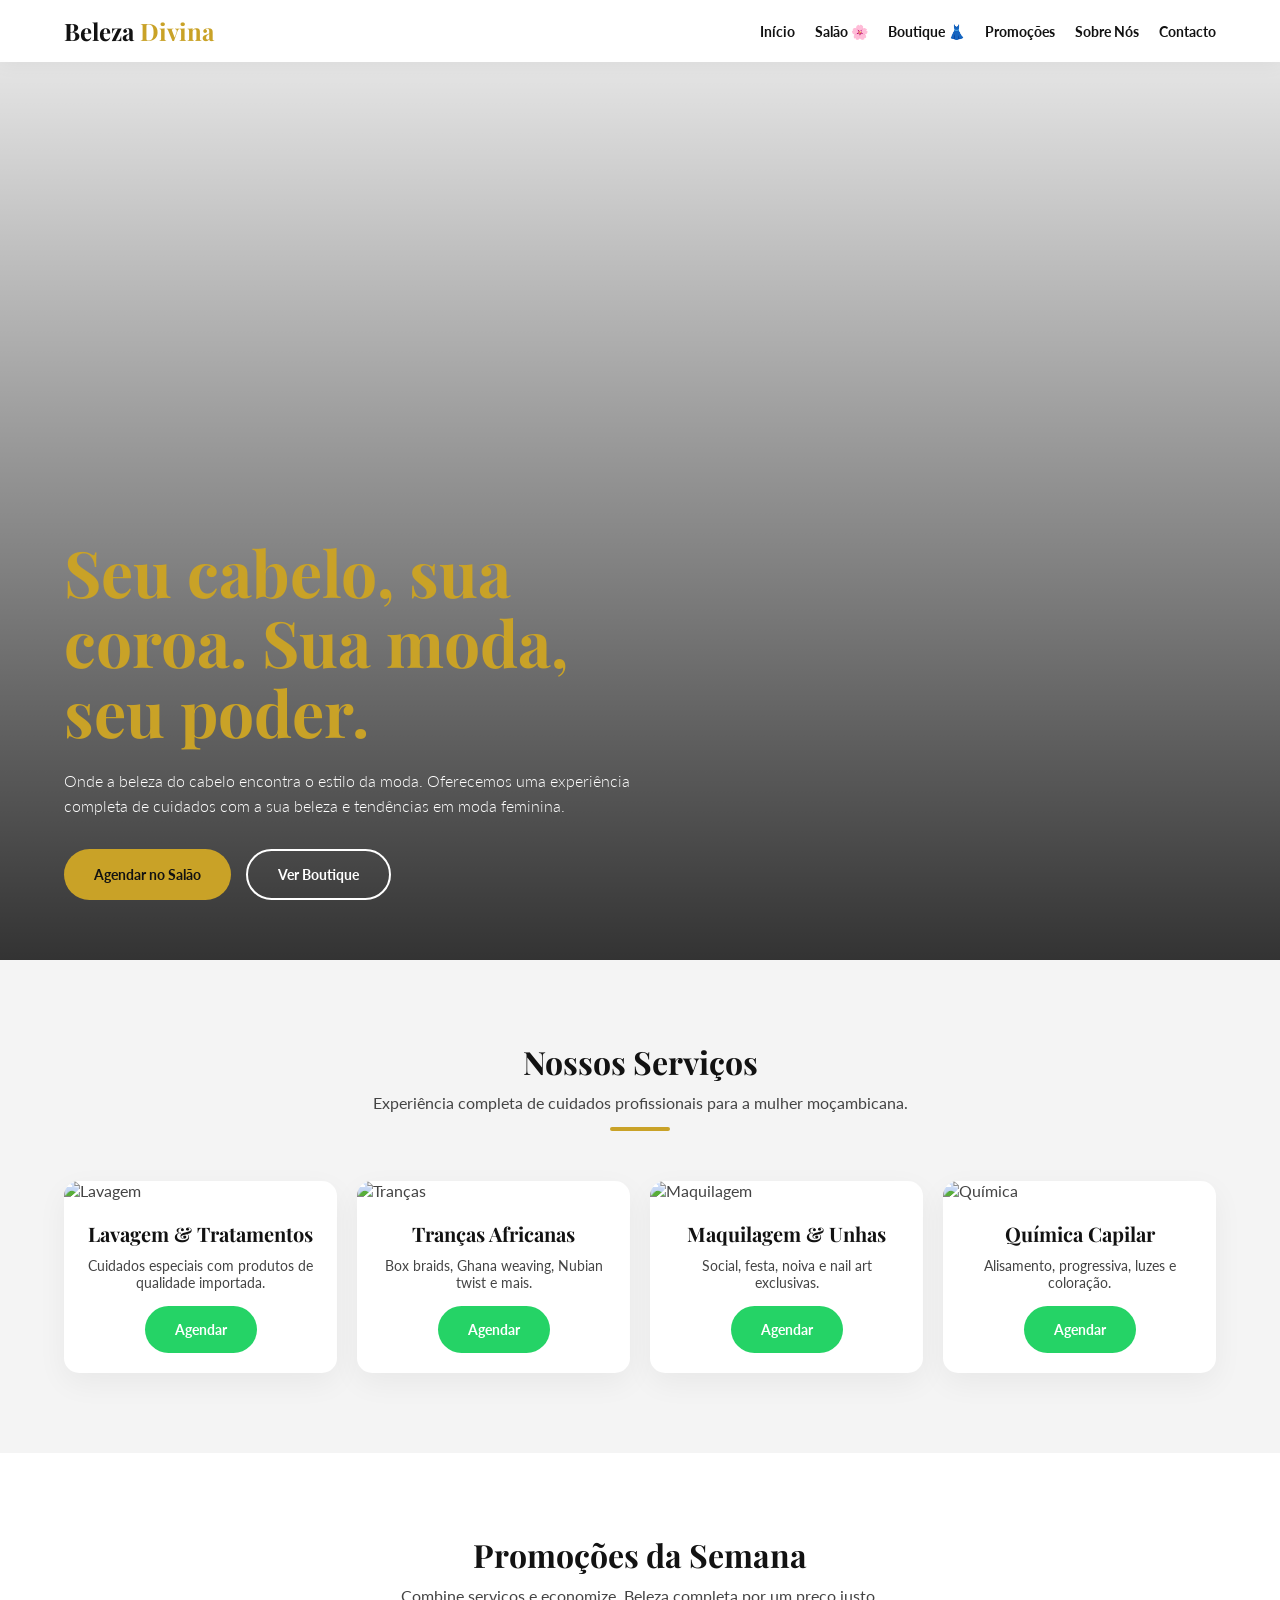
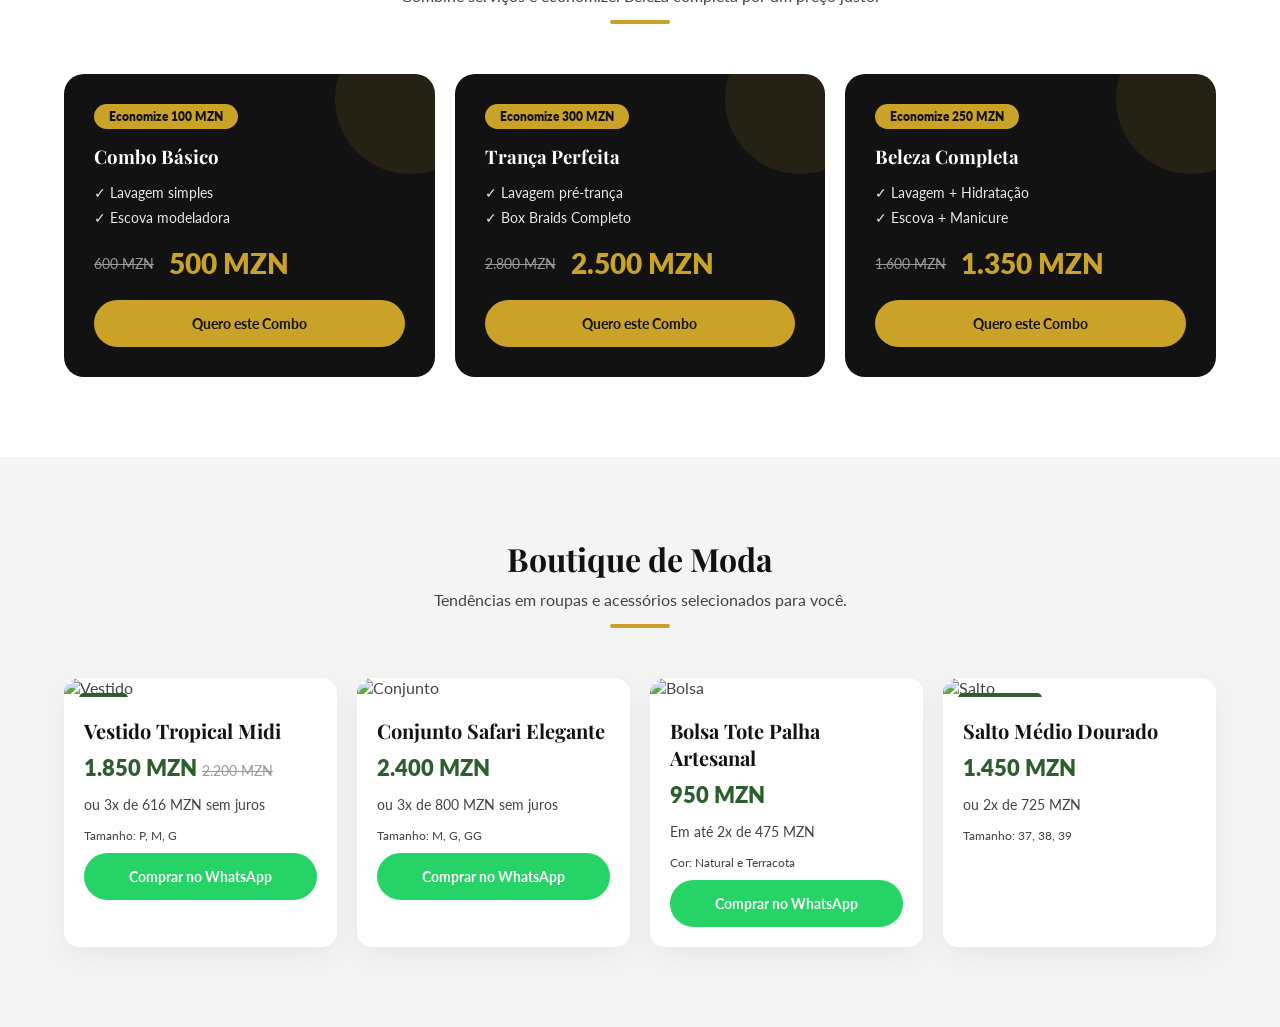
==== Index.html @ a8890e66 "Create Index.html" ====
<!DOCTYPE html>
<html lang="pt">
<head>
    <meta charset="UTF-8">
    <meta name="viewport" content="width=device-width, initial-scale=1.0">
    <title>Beleza Divina | Salão de Beleza & Boutique</title>
    <link href="https://fonts.googleapis.com/css2?family=Playfair+Display:wght@400;700&family=Lato:wght@300;400;700&display=swap" rel="stylesheet">
    <style>
        :root {
            --terracota: #D4A574;
            --dourado: #C9A227;
            --verde: #2C5F2D;
            --preto: #121212;
            --branco: #ffffff;
            --cinza: #f4f4f4;
            --texto: #444444;
        }

        * { margin: 0; padding: 0; box-sizing: border-box; scroll-behavior: smooth; }
        body { font-family: 'Lato', sans-serif; color: var(--texto); background: var(--branco); }
        
        /* --- HEADER --- */
        header {
            position: fixed; width: 100%; top: 0; z-index: 1000;
            background: rgba(255,255,255,0.95); backdrop-filter: blur(10px);
            box-shadow: 0 2px 20px rgba(0,0,0,0.05); padding: 15px 5%;
            display: flex; justify-content: space-between; align-items: center;
        }
        .logo { font-family: 'Playfair Display', serif; font-size: 24px; color: var(--preto); text-decoration: none; font-weight: 700; }
        .logo span { color: var(--dourado); }
        .nav-desktop { display: none; gap: 20px; }
        .nav-desktop a { text-decoration: none; color: var(--preto); font-size: 14px; font-weight: 700; }
        .menu-toggle { background: none; border: none; font-size: 24px; cursor: pointer; color: var(--preto); }
        
        /* Mobile Menu */
        .nav-mobile {
            display: none; position: fixed; top: 60px; left: 0; width: 100%; height: 100vh;
            background: var(--branco); flex-direction: column; padding: 30px 20px; gap: 20px;
            box-shadow: 0 10px 30px rgba(0,0,0,0.1);
        }
        .nav-mobile.aberto { display: flex; }
        .nav-mobile a { text-decoration: none; color: var(--preto); font-size: 18px; font-weight: 700; border-bottom: 1px solid #eee; padding-bottom: 15px; }

        /* --- HERO --- */
        .hero {
            height: 100vh; display: flex; align-items: flex-end; padding: 0 5% 60px;
            position: relative; margin-top: 60px;
            background: linear-gradient(to bottom, rgba(0,0,0,0.1), rgba(0,0,0,0.8)), url('https://images.unsplash.com/photo-1596159246167-27165a85a690?ixlib=rb-4.0.3&auto=format&fit=crop&w=1200&q=80') center/cover;
            color: var(--branco);
        }
        .hero-conteudo { max-width: 600px; }
        .hero h1 { font-family: 'Playfair Display', serif; font-size: 42px; line-height: 1.1; margin-bottom: 20px; color: var(--dourado); }
        .hero p { font-size: 16px; margin-bottom: 30px; font-weight: 300; line-height: 1.6; }
        .hero-botoes { display: flex; gap: 15px; flex-wrap: wrap; }
        
        /* --- BOTÕES GERAIS --- */
        .btn { padding: 15px 30px; border-radius: 50px; text-decoration: none; font-weight: 700; font-size: 14px; display: inline-flex; align-items: center; gap: 8px; transition: 0.3s; border: none; cursor: pointer; }
        .btn-dourado { background: var(--dourado); color: var(--preto); }
        .btn-dourado:hover { background: var(--terracota); color: var(--branco); }
        .btn-verde { background: var(--verde); color: var(--branco); }
        .btn-verde:hover { background: #1e4d1f; }
        .btn-transparente { background: transparent; color: var(--branco); border: 2px solid var(--branco); }
        .btn-transparente:hover { background: var(--branco); color: var(--preto); }
        .btn-wpp { background: #25d366; color: white; }
        .btn-wpp:hover { background: #1da851; }

        /* --- SEÇÕES --- */
        section { padding: 80px 5%; }
        .section-title { text-align: center; margin-bottom: 50px; }
        .section-title h2 { font-family: 'Playfair Display', serif; font-size: 32px; color: var(--preto); margin-bottom: 10px; }
        .section-title p { color: var(--texto); max-width: 600px; margin: 0 auto; }
        .linha-dourada { width: 60px; height: 4px; background: var(--dourado); margin: 15px auto 0; border-radius: 2px; }

        /* --- GRID DE CARDS --- */
        .grid-4 { display: grid; grid-template-columns: 1fr; gap: 20px; }
        .grid-3 { display: grid; grid-template-columns: 1fr; gap: 20px; }
        @media(min-width: 768px) {
            .nav-desktop { display: flex; }
            .menu-toggle { display: none; }
            .grid-4 { grid-template-columns: repeat(4, 1fr); }
            .grid-3 { grid-template-columns: repeat(3, 1fr); }
            .hero h1 { font-size: 64px; }
        }

        /* --- CARD DE SERVIÇO --- */
        .card { background: var(--branco); border-radius: 15px; overflow: hidden; box-shadow: 0 10px 30px rgba(0,0,0,0.05); transition: 0.3s; }
        .card:hover { transform: translateY(-10px); box-shadow: 0 15px 40px rgba(0,0,0,0.1); }
        .card-img { width: 100%; height: 250px; object-fit: cover; }
        .card-body { padding: 20px; text-align: center; }
        .card-body h3 { font-family: 'Playfair Display', serif; font-size: 20px; margin-bottom: 10px; color: var(--preto); }
        .card-body p { font-size: 14px; color: var(--texto); margin-bottom: 15px; }
        .preco { font-size: 22px; font-weight: 800; color: var(--verde); margin-bottom: 15px; display: block; }
        .preco-antigo { text-decoration: line-through; color: #999; font-size: 14px; font-weight: normal; }

        /* --- COMBO DESTAQUE --- */
        .combo-card { background: var(--preto); color: var(--branco); border-radius: 20px; padding: 30px; position: relative; overflow: hidden; }
        .combo-card::before { content: ''; position: absolute; top: -50px; right: -50px; width: 150px; height: 150px; background: var(--dourado); border-radius: 50%; opacity: 0.1; }
        .combo-badge { background: var(--dourado); color: var(--preto); padding: 5px 15px; border-radius: 20px; font-size: 12px; font-weight: 800; display: inline-block; margin-bottom: 15px; }
        .combo-card h3 { font-family: 'Playfair Display', serif; margin-bottom: 15px; }
        .combo-card ul { list-style: none; margin-bottom: 20px; }
        .combo-card li { margin-bottom: 8px; font-size: 14px; opacity: 0.9; }
        .combo-precos { display: flex; align-items: center; gap: 15px; margin-bottom: 20px; }

        /* --- BOUTIQUE / PRODUTO --- */
        .badge-novo { position: absolute; top: 15px; left: 15px; background: var(--verde); color: white; padding: 5px 10px; border-radius: 5px; font-size: 12px; font-weight: 700; z-index: 2; }
        .produto-img-wrap { position: relative; overflow: hidden; }
        .parcelas { font-size: 12px; color: #888; }

        /* --- DEPOIMENTOS --- */
        .depoimento { background: var(--cinza); padding: 30px; border-radius: 15px; text-align: center; }
        .estrelas { color: var(--dourado); font-size: 18px; margin-bottom: 15px; }
        .depoimento-texto { font-style: italic; margin-bottom: 15px; line-height: 1.6; }
        .depoimento-autor { font-weight: 700; color: var(--preto); font-size: 14px; }

        /* --- SOBRE NÓS --- */
        .sobre-grid { display: grid; grid-template-columns: 1fr; gap: 40px; align-items: center; }
        .sobre-img { width: 100%; border-radius: 20px; box-shadow: 0 20px 50px rgba(0,0,0,0.1); }
        @media(min-width: 768px) { .sobre-grid { grid-template-columns: 1fr 1fr; } }

        /* --- FAQ --- */
        .faq-item { border-bottom: 1px solid #ddd; padding: 20px 0; cursor: pointer; }
        .faq-pergunta { display: flex; justify-content: space-between; font-weight: 700; font-size: 16px; }
        .faq-resposta { max-height: 0; overflow: hidden; transition: 0.3s ease-in-out; color: var(--texto); line-height: 1.6; }
        .faq-resposta.aberto { max-height: 200px; margin-top: 15px; padding-bottom: 10px; }

        /* --- CONTACTO --- */
        .contacto-grid { display: grid; grid-template-columns: 1fr; gap: 40px; background: var(--cinza); padding: 40px; border-radius: 20px; }
        @media(min-width: 768px) { .contacto-grid { grid-template-columns: 1fr 1fr; } }
        .input-group { margin-bottom: 15px; }
        .input-group input, .input-group textarea { width: 100%; padding: 15px; border: 1px solid #ccc; border-radius: 10px; font-family: inherit; font-size: 14px; }
        .mapa-placeholder { width: 100%; height: 300px; background: #ddd; border-radius: 15px; display: flex; align-items: center; justify-content: center; color: #888; }

        /* --- FOOTER SIMPLES --- */
        footer { background: var(--preto); color: var(--branco); padding: 40px 5%; text-align: center; font-size: 14px; }
        footer a { color: var(--dourado); text-decoration: none; }

        /* --- WPP FLUTUANTE --- */
        .wpp-float { position: fixed; bottom: 25px; right: 25px; width: 60px; height: 60px; background: #25d366; border-radius: 50%; display: flex; align-items: center; justify-content: center; box-shadow: 0 5px 20px rgba(37, 211, 102, 0.4); z-index: 999; text-decoration: none; color: white; font-size: 30px; }
    </style>
</head>
<body>

    <!-- HEADER -->
    <header>
        <a href="#" class="logo">Beleza <span>Divina</span></a>
        <nav class="nav-desktop">
            <a href="#inicio">Início</a>
            <a href="#salao">Salão 🌸</a>
            <a href="#boutique">Boutique 👗</a>
            <a href="#combos">Promoções</a>
            <a href="#sobre">Sobre Nós</a>
            <a href="#contacto">Contacto</a>
        </nav>
        <button class="menu-toggle" onclick="toggleMenu()">☰</button>
    </header>

    <nav class="nav-mobile" id="nav-mobile">
        <a href="#inicio" onclick="toggleMenu()">Início</a>
        <a href="#salao" onclick="toggleMenu()">Salão de Beleza 🌸</a>
        <a href="#boutique" onclick="toggleMenu()">Boutique 👗</a>
        <a href="#combos" onclick="toggleMenu()">Marcações & Promoções</a>
        <a href="#sobre" onclick="toggleMenu()">Sobre Nós</a>
        <a href="#contacto" onclick="toggleMenu()">Contacto</a>
    </nav>

    <!-- HERO -->
    <section class="hero" id="inicio">
        <div class="hero-conteudo">
            <h1>Seu cabelo, sua coroa. Sua moda, seu poder.</h1>
            <p>Onde a beleza do cabelo encontra o estilo da moda. Oferecemos uma experiência completa de cuidados com a sua beleza e tendências em moda feminina.</p>
            <div class="hero-botoes">
                <a href="https://wa.me/258847640849?text=Olá! Quero agendar no salão." class="btn btn-dourado">Agendar no Salão</a>
                <a href="#boutique" class="btn btn-transparente">Ver Boutique</a>
            </div>
        </div>
    </section>

    <!-- SERVIÇOS EM DESTAQUE (SALÃO) -->
    <section id="salao" style="background: var(--cinza);">
        <div class="section-title">
            <h2>Nossos Serviços</h2>
            <p>Experiência completa de cuidados profissionais para a mulher moçambicana.</p>
            <div class="linha-dourada"></div>
        </div>
        
        <div class="grid-4">
            <!-- Card 1 -->
            <div class="card">
                <img src="https://images.unsplash.com/photo-1522337360788-8b13dee7a37e?ixlib=rb-4.0.3&auto=format&fit=crop&w=600&q=80" class="card-img" alt="Lavagem">
                <div class="card-body">
                    <h3>Lavagem & Tratamentos</h3>
                    <p>Cuidados especiais com produtos de qualidade importada.</p>
                    <a href="https://wa.me/258847640849?text=Olá! Quero marcar uma lavagem." class="btn btn-wpp">Agendar</a>
                </div>
            </div>
            <!-- Card 2 -->
            <div class="card">
                <img src="https://images.unsplash.com/photo-1595959183082-7b570b7e1e19?ixlib=rb-4.0.3&auto=format&fit=crop&w=600&q=80" class="card-img" alt="Tranças">
                <div class="card-body">
                    <h3>Tranças Africanas</h3>
                    <p>Box braids, Ghana weaving, Nubian twist e mais.</p>
                    <a href="https://wa.me/258847640849?text=Olá! Quero marcar tranças." class="btn btn-wpp">Agendar</a>
                </div>
            </div>
            <!-- Card 3 -->
            <div class="card">
                <img src="https://images.unsplash.com/photo-1487412912498-0447578fcca8?ixlib=rb-4.0.3&auto=format&fit=crop&w=600&q=80" class="card-img" alt="Maquilagem">
                <div class="card-body">
                    <h3>Maquilagem & Unhas</h3>
                    <p>Social, festa, noiva e nail art exclusivas.</p>
                    <a href="https://wa.me/258847640849?text=Olá! Quero marcar maquilagem." class="btn btn-wpp">Agendar</a>
                </div>
            </div>
            <!-- Card 4 -->
            <div class="card">
                <img src="https://images.unsplash.com/photo-1445205170230-053b83016050?ixlib=rb-4.0.3&auto=format&fit=crop&w=600&q=80" class="card-img" alt="Química">
                <div class="card-body">
                    <h3>Química Capilar</h3>
                    <p>Alisamento, progressiva, luzes e coloração.</p>
                    <a href="https://wa.me/258847640849?text=Olá! Quero informações sobre química." class="btn btn-wpp">Agendar</a>
                </div>
            </div>
        </div>
    </section>

    <!-- PROMOÇÕES E COMBOS -->
    <section id="combos">
        <div class="section-title">
            <h2>Promoções da Semana</h2>
            <p>Combine serviços e economize. Beleza completa por um preço justo.</p>
            <div class="linha-dourada"></div>
        </div>

        <div class="grid-3">
            <!-- COMBO 1 -->
            <div class="combo-card">
                <span class="combo-badge">Economize 100 MZN</span>
                <h3>Combo Básico</h3>
                <ul>
                    <li>✓ Lavagem simples</li>
                    <li>✓ Escova modeladora</li>
                </ul>
                <div class="combo-precos">
                    <span class="preco-antigo" style="color:#999; text-decoration:line-through;">600 MZN</span>
                    <span style="font-size:28px; font-weight:800; color:var(--dourado);">500 MZN</span>
                </div>
                <a href="https://wa.me/258847640849?text=Olá! Quero o Combo Básico por 500 MZN." class="btn btn-dourado" style="width:100%; justify-content:center;">Quero este Combo</a>
            </div>

            <!-- COMBO 2 -->
            <div class="combo-card">
                <span class="combo-badge">Economize 300 MZN</span>
                <h3>Trança Perfeita</h3>
                <ul>
                    <li>✓ Lavagem pré-trança</li>
                    <li>✓ Box Braids Completo</li>
                </ul>
                <div class="combo-precos">
                    <span class="preco-antigo" style="color:#999; text-decoration:line-through;">2.800 MZN</span>
                    <span style="font-size:28px; font-weight:800; color:var(--dourado);">2.500 MZN</span>
                </div>
                <a href="https://wa.me/258847640849?text=Olá! Quero o Combo Trança Perfeita." class="btn btn-dourado" style="width:100%; justify-content:center;">Quero este Combo</a>
            </div>

            <!-- COMBO 3 -->
            <div class="combo-card">
                <span class="combo-badge">Economize 250 MZN</span>
                <h3>Beleza Completa</h3>
                <ul>
                    <li>✓ Lavagem + Hidratação</li>
                    <li>✓ Escova + Manicure</li>
                </ul>
                <div class="combo-precos">
                    <span class="preco-antigo" style="color:#999; text-decoration:line-through;">1.600 MZN</span>
                    <span style="font-size:28px; font-weight:800; color:var(--dourado);">1.350 MZN</span>
                </div>
                <a href="https://wa.me/258847640849?text=Olá! Quero o Combo Beleza Completa." class="btn btn-dourado" style="width:100%; justify-content:center;">Quero este Combo</a>
            </div>
        </div>
    </section>

    <!-- BOUTIQUE / PRODUTOS EM DESTAQUE -->
    <section id="boutique" style="background: var(--cinza);">
        <div class="section-title">
            <h2>Boutique de Moda</h2>
            <p>Tendências em roupas e acessórios selecionados para você.</p>
            <div class="linha-dourada"></div>
        </div>

        <div class="grid-4">
            <!-- PRODUTO 1 -->
            <div class="card">
                <div class="produto-img-wrap">
                    <span class="badge-novo">Novo</span>
                    <img src="https://images.unsplash.com/photo-1612336307429-8a898d10e223?ixlib=rb-4.0.3&auto=format&fit=crop&w=600&q=80" class="card-img" alt="Vestido">
                </div>
                <div class="card-body" style="text-align: left;">
                    <h3>Vestido Tropical Midi</h3>
                    <span class="preco">1.850 MZN <span class="preco-antigo">2.200 MZN</span></span>
                    <p class="parcelas">ou 3x de 616 MZN sem juros</p>
                    <p style="font-size:12px; margin-bottom:10px;">Tamanho: P, M, G</p>
                    <a href="https://wa.me/258872221549?text=Olá! Quero comprar o Vestido Tropical Midi (1.850 MZN)." class="btn btn-wpp" style="width:100%; justify-content:center;">Comprar no WhatsApp</a>
                </div>
            </div>
            
            <!-- PRODUTO 2 -->
            <div class="card">
                <div class="produto-img-wrap">
                    <img src="https://images.unsplash.com/photo-1594938298603-c8148c4dae35?ixlib=rb-4.0.3&auto=format&fit=crop&w=600&q=80" class="card-img" alt="Conjunto">
                </div>
                <div class="card-body" style="text-align: left;">
                    <h3>Conjunto Safari Elegante</h3>
                    <span class="preco">2.400 MZN</span>
                    <p class="parcelas">ou 3x de 800 MZN sem juros</p>
                    <p style="font-size:12px; margin-bottom:10px;">Tamanho: M, G, GG</p>
                    <a href="https://wa.me/258872221549?text=Olá! Quero comprar o Conjunto Safari (2.400 MZN)." class="btn btn-wpp" style="width:100%; justify-content:center;">Comprar no WhatsApp</a>
                </div>
            </div>

            <!-- PRODUTO 3 -->
            <div class="card">
                <div class="produto-img-wrap">
                    <img src="https://images.unsplash.com/photo-1543163521-1bf539c55dd2?ixlib=rb-4.0.3&auto=format&fit=crop&w=600&q=80" class="card-img" alt="Bolsa">
                </div>
                <div class="card-body" style="text-align: left;">
                    <h3>Bolsa Tote Palha Artesanal</h3>
                    <span class="preco">950 MZN</span>
                    <p class="parcelas">Em até 2x de 475 MZN</p>
                    <p style="font-size:12px; margin-bottom:10px;">Cor: Natural e Terracota</p>
                    <a href="https://wa.me/258872221549?text=Olá! Quero comprar a Bolsa Tote (950 MZN)." class="btn btn-wpp" style="width:100%; justify-content:center;">Comprar no WhatsApp</a>
                </div>
            </div>

            <!-- PRODUTO 4 -->
            <div class="card">
                <div class="produto-img-wrap">
                    <span class="badge-novo">Última peça</span>
                    <img src="https://images.unsplash.com/photo-1539109136881-3be0616acf4b?ixlib=rb-4.0.3&auto=format&fit=crop&w=600&q=80" class="card-img" alt="Salto">
                </div>
                <div class="card-body" style="text-align: left;">
                    <h3>Salto Médio Dourado</h3>
                    <span class="preco">1.450 MZN</span>
                    <p class="parcelas">ou 2x de 725 MZN</p>
                    <p style="font-size:12px; margin-bottom:10px;">Tamanho: 37, 38, 39</p>
                    <a href="https://wa.me/258872221549?text=Olá! Quero comprar
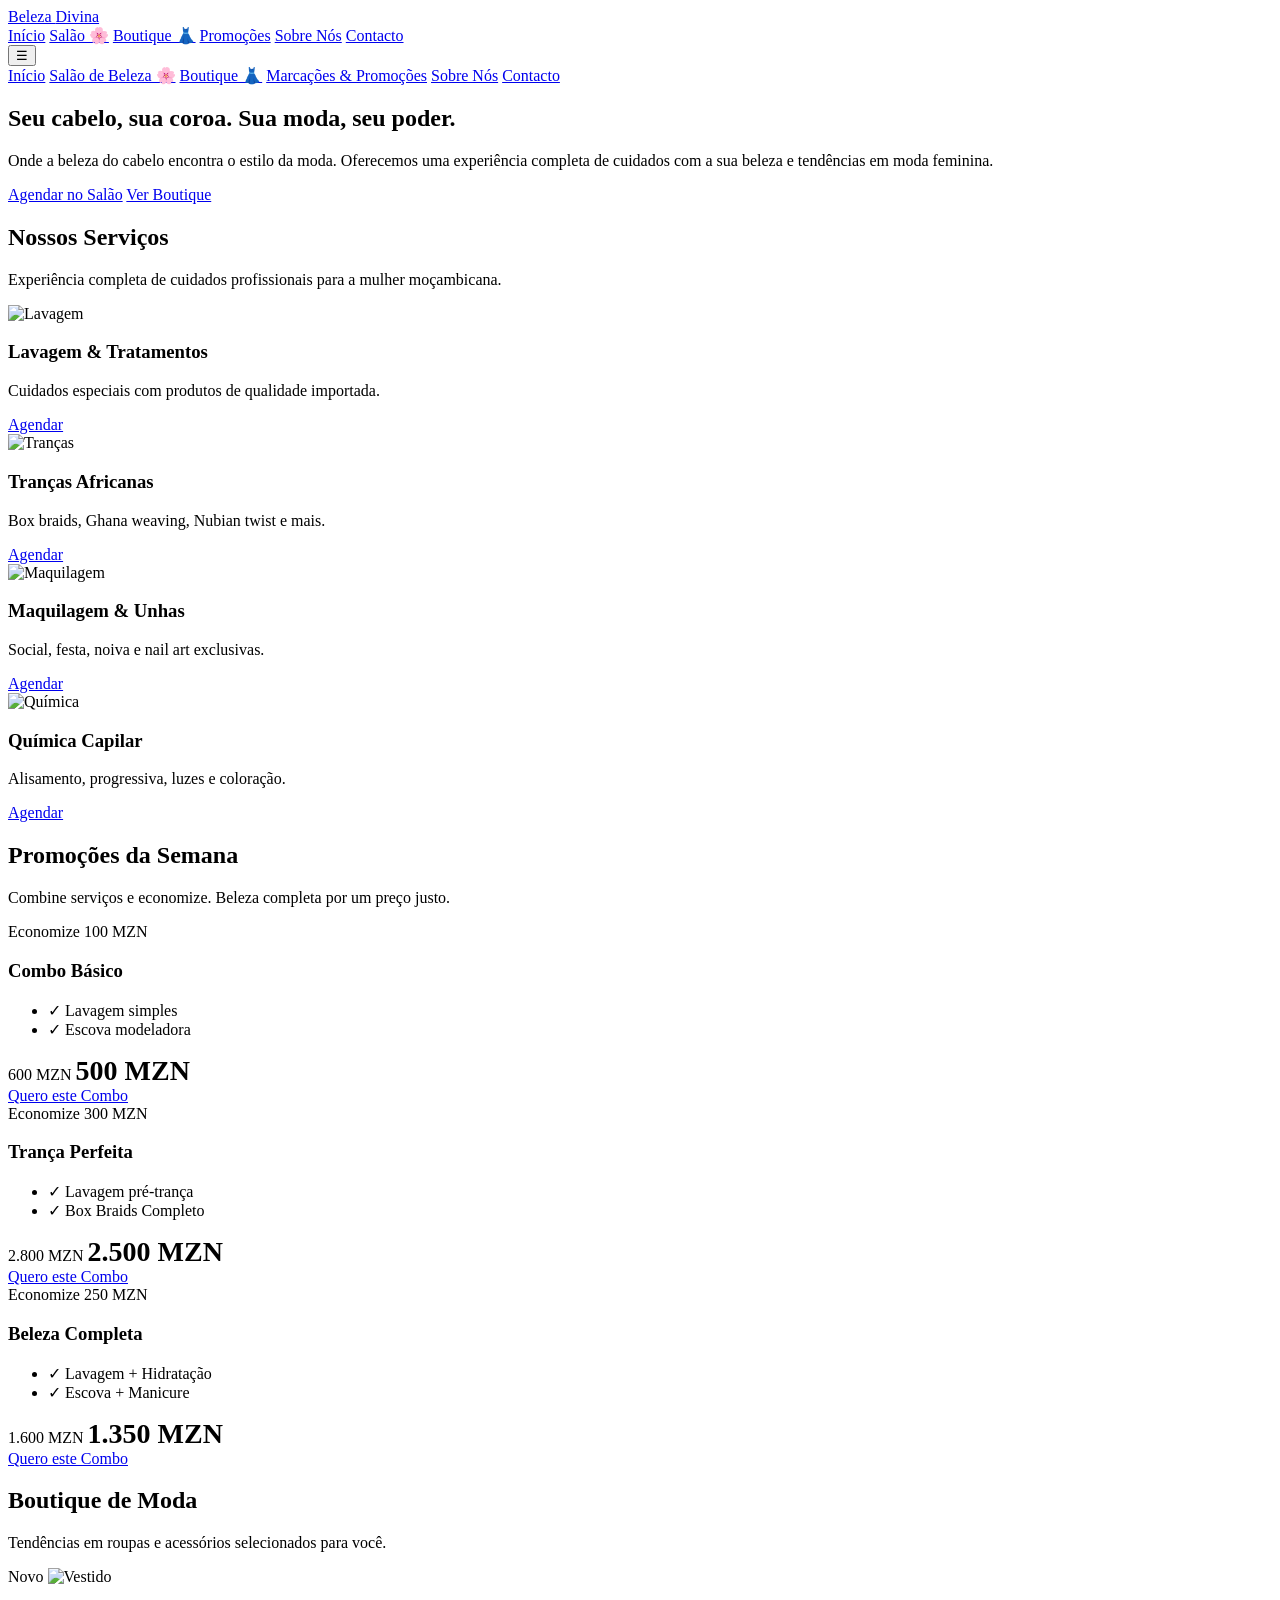
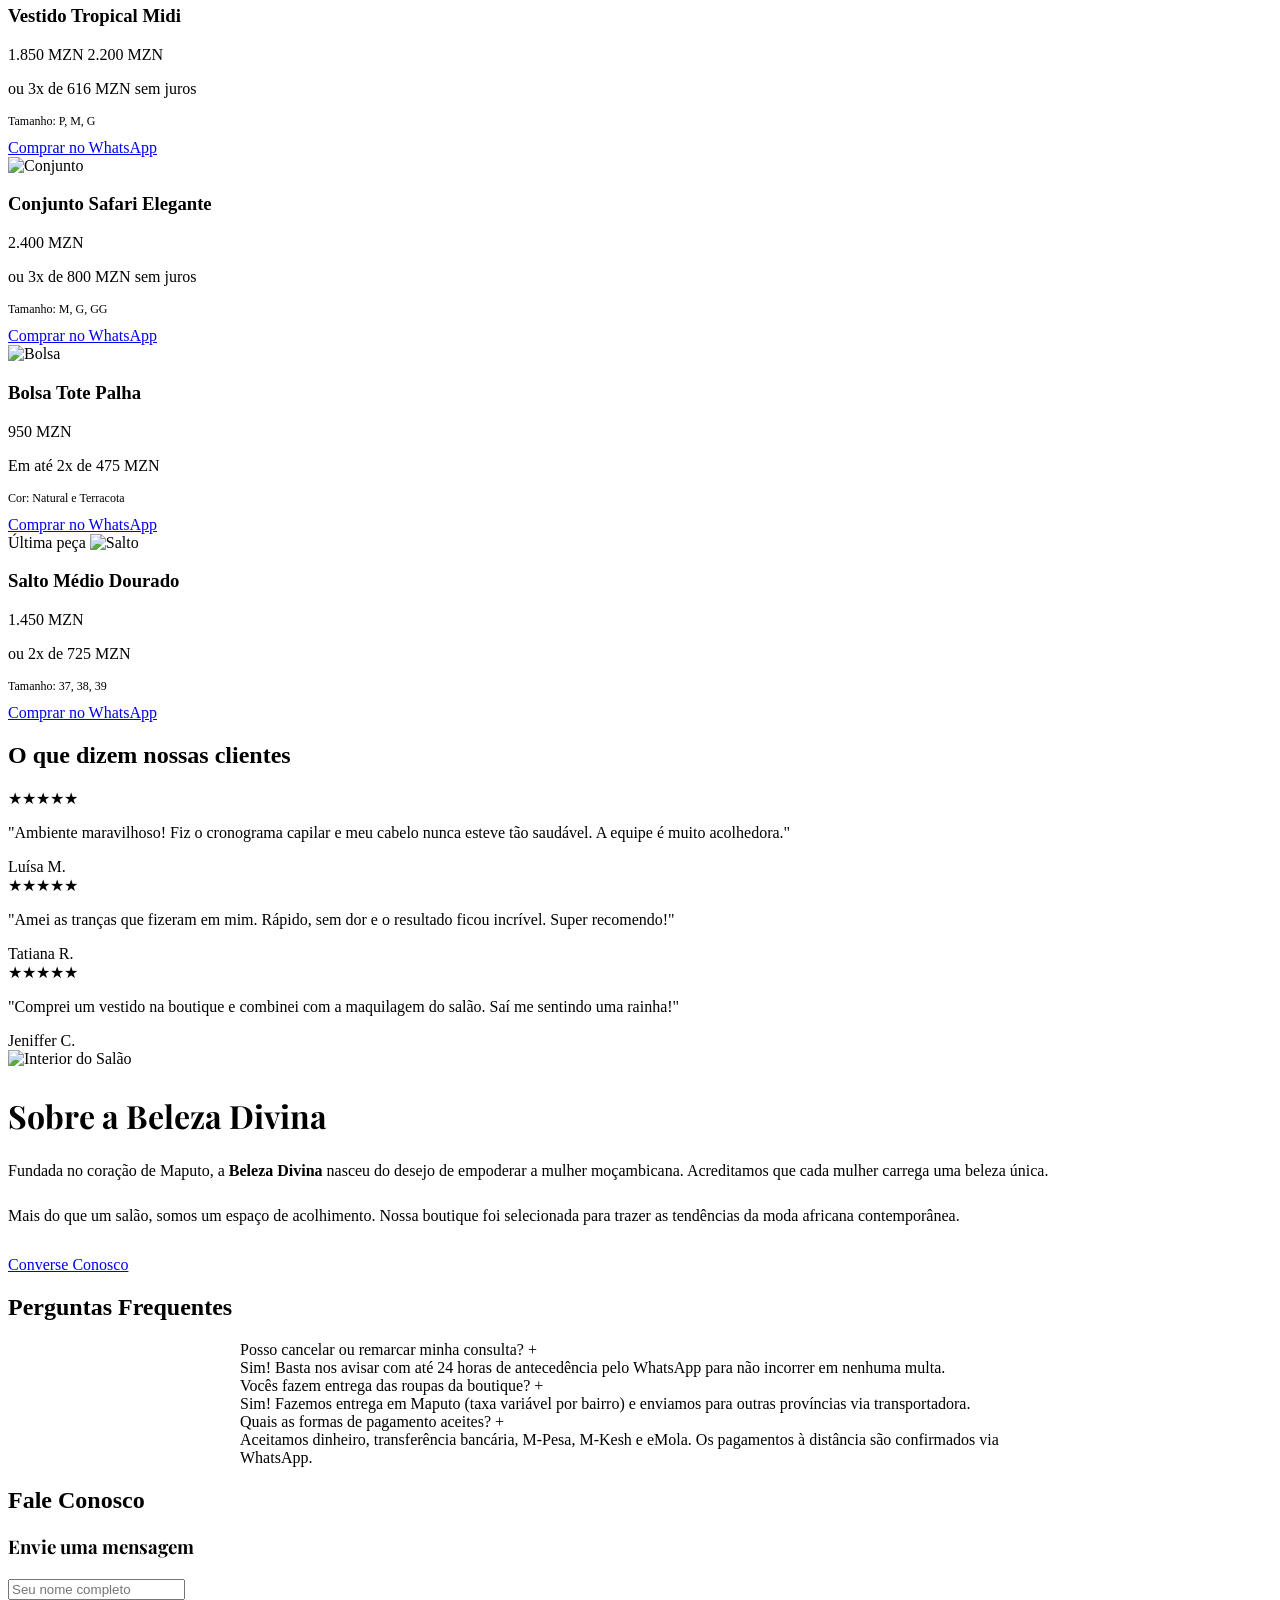
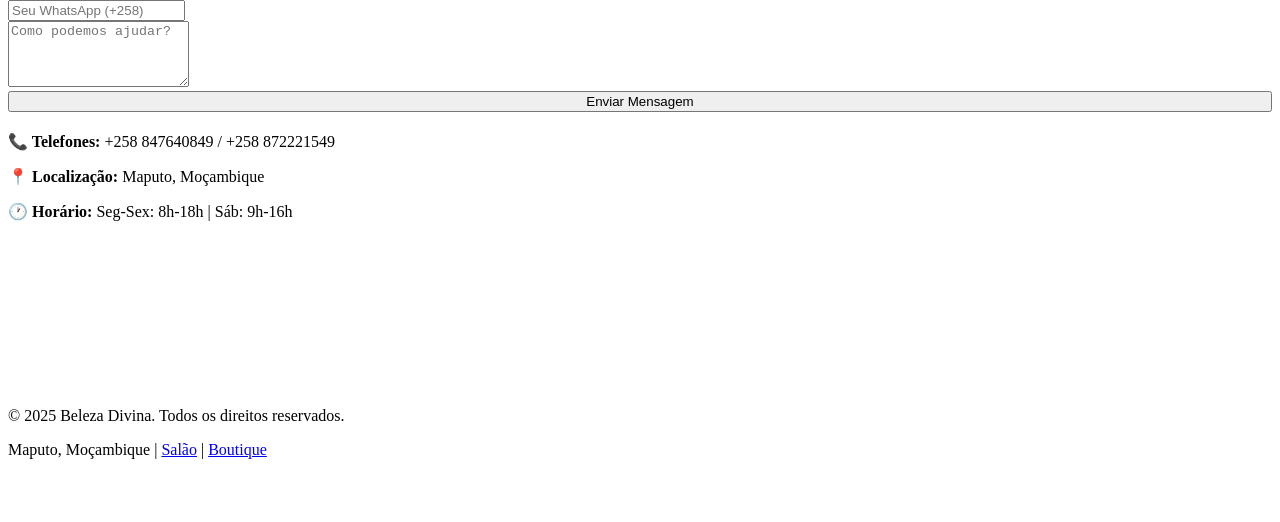
==== commit 359d438e: "Create Index.html" ====
--- a/Index.html
+++ b/Index.html
@@ -4,139 +4,10 @@
     <meta charset="UTF-8">
     <meta name="viewport" content="width=device-width, initial-scale=1.0">
     <title>Beleza Divina | Salão de Beleza & Boutique</title>
+    <!-- Fontes Elegantes -->
     <link href="https://fonts.googleapis.com/css2?family=Playfair+Display:wght@400;700&family=Lato:wght@300;400;700&display=swap" rel="stylesheet">
-    <style>
-        :root {
-            --terracota: #D4A574;
-            --dourado: #C9A227;
-            --verde: #2C5F2D;
-            --preto: #121212;
-            --branco: #ffffff;
-            --cinza: #f4f4f4;
-            --texto: #444444;
-        }
-
-        * { margin: 0; padding: 0; box-sizing: border-box; scroll-behavior: smooth; }
-        body { font-family: 'Lato', sans-serif; color: var(--texto); background: var(--branco); }
-        
-        /* --- HEADER --- */
-        header {
-            position: fixed; width: 100%; top: 0; z-index: 1000;
-            background: rgba(255,255,255,0.95); backdrop-filter: blur(10px);
-            box-shadow: 0 2px 20px rgba(0,0,0,0.05); padding: 15px 5%;
-            display: flex; justify-content: space-between; align-items: center;
-        }
-        .logo { font-family: 'Playfair Display', serif; font-size: 24px; color: var(--preto); text-decoration: none; font-weight: 700; }
-        .logo span { color: var(--dourado); }
-        .nav-desktop { display: none; gap: 20px; }
-        .nav-desktop a { text-decoration: none; color: var(--preto); font-size: 14px; font-weight: 700; }
-        .menu-toggle { background: none; border: none; font-size: 24px; cursor: pointer; color: var(--preto); }
-        
-        /* Mobile Menu */
-        .nav-mobile {
-            display: none; position: fixed; top: 60px; left: 0; width: 100%; height: 100vh;
-            background: var(--branco); flex-direction: column; padding: 30px 20px; gap: 20px;
-            box-shadow: 0 10px 30px rgba(0,0,0,0.1);
-        }
-        .nav-mobile.aberto { display: flex; }
-        .nav-mobile a { text-decoration: none; color: var(--preto); font-size: 18px; font-weight: 700; border-bottom: 1px solid #eee; padding-bottom: 15px; }
-
-        /* --- HERO --- */
-        .hero {
-            height: 100vh; display: flex; align-items: flex-end; padding: 0 5% 60px;
-            position: relative; margin-top: 60px;
-            background: linear-gradient(to bottom, rgba(0,0,0,0.1), rgba(0,0,0,0.8)), url('https://images.unsplash.com/photo-1596159246167-27165a85a690?ixlib=rb-4.0.3&auto=format&fit=crop&w=1200&q=80') center/cover;
-            color: var(--branco);
-        }
-        .hero-conteudo { max-width: 600px; }
-        .hero h1 { font-family: 'Playfair Display', serif; font-size: 42px; line-height: 1.1; margin-bottom: 20px; color: var(--dourado); }
-        .hero p { font-size: 16px; margin-bottom: 30px; font-weight: 300; line-height: 1.6; }
-        .hero-botoes { display: flex; gap: 15px; flex-wrap: wrap; }
-        
-        /* --- BOTÕES GERAIS --- */
-        .btn { padding: 15px 30px; border-radius: 50px; text-decoration: none; font-weight: 700; font-size: 14px; display: inline-flex; align-items: center; gap: 8px; transition: 0.3s; border: none; cursor: pointer; }
-        .btn-dourado { background: var(--dourado); color: var(--preto); }
-        .btn-dourado:hover { background: var(--terracota); color: var(--branco); }
-        .btn-verde { background: var(--verde); color: var(--branco); }
-        .btn-verde:hover { background: #1e4d1f; }
-        .btn-transparente { background: transparent; color: var(--branco); border: 2px solid var(--branco); }
-        .btn-transparente:hover { background: var(--branco); color: var(--preto); }
-        .btn-wpp { background: #25d366; color: white; }
-        .btn-wpp:hover { background: #1da851; }
-
-        /* --- SEÇÕES --- */
-        section { padding: 80px 5%; }
-        .section-title { text-align: center; margin-bottom: 50px; }
-        .section-title h2 { font-family: 'Playfair Display', serif; font-size: 32px; color: var(--preto); margin-bottom: 10px; }
-        .section-title p { color: var(--texto); max-width: 600px; margin: 0 auto; }
-        .linha-dourada { width: 60px; height: 4px; background: var(--dourado); margin: 15px auto 0; border-radius: 2px; }
-
-        /* --- GRID DE CARDS --- */
-        .grid-4 { display: grid; grid-template-columns: 1fr; gap: 20px; }
-        .grid-3 { display: grid; grid-template-columns: 1fr; gap: 20px; }
-        @media(min-width: 768px) {
-            .nav-desktop { display: flex; }
-            .menu-toggle { display: none; }
-            .grid-4 { grid-template-columns: repeat(4, 1fr); }
-            .grid-3 { grid-template-columns: repeat(3, 1fr); }
-            .hero h1 { font-size: 64px; }
-        }
-
-        /* --- CARD DE SERVIÇO --- */
-        .card { background: var(--branco); border-radius: 15px; overflow: hidden; box-shadow: 0 10px 30px rgba(0,0,0,0.05); transition: 0.3s; }
-        .card:hover { transform: translateY(-10px); box-shadow: 0 15px 40px rgba(0,0,0,0.1); }
-        .card-img { width: 100%; height: 250px; object-fit: cover; }
-        .card-body { padding: 20px; text-align: center; }
-        .card-body h3 { font-family: 'Playfair Display', serif; font-size: 20px; margin-bottom: 10px; color: var(--preto); }
-        .card-body p { font-size: 14px; color: var(--texto); margin-bottom: 15px; }
-        .preco { font-size: 22px; font-weight: 800; color: var(--verde); margin-bottom: 15px; display: block; }
-        .preco-antigo { text-decoration: line-through; color: #999; font-size: 14px; font-weight: normal; }
-
-        /* --- COMBO DESTAQUE --- */
-        .combo-card { background: var(--preto); color: var(--branco); border-radius: 20px; padding: 30px; position: relative; overflow: hidden; }
-        .combo-card::before { content: ''; position: absolute; top: -50px; right: -50px; width: 150px; height: 150px; background: var(--dourado); border-radius: 50%; opacity: 0.1; }
-        .combo-badge { background: var(--dourado); color: var(--preto); padding: 5px 15px; border-radius: 20px; font-size: 12px; font-weight: 800; display: inline-block; margin-bottom: 15px; }
-        .combo-card h3 { font-family: 'Playfair Display', serif; margin-bottom: 15px; }
-        .combo-card ul { list-style: none; margin-bottom: 20px; }
-        .combo-card li { margin-bottom: 8px; font-size: 14px; opacity: 0.9; }
-        .combo-precos { display: flex; align-items: center; gap: 15px; margin-bottom: 20px; }
-
-        /* --- BOUTIQUE / PRODUTO --- */
-        .badge-novo { position: absolute; top: 15px; left: 15px; background: var(--verde); color: white; padding: 5px 10px; border-radius: 5px; font-size: 12px; font-weight: 700; z-index: 2; }
-        .produto-img-wrap { position: relative; overflow: hidden; }
-        .parcelas { font-size: 12px; color: #888; }
-
-        /* --- DEPOIMENTOS --- */
-        .depoimento { background: var(--cinza); padding: 30px; border-radius: 15px; text-align: center; }
-        .estrelas { color: var(--dourado); font-size: 18px; margin-bottom: 15px; }
-        .depoimento-texto { font-style: italic; margin-bottom: 15px; line-height: 1.6; }
-        .depoimento-autor { font-weight: 700; color: var(--preto); font-size: 14px; }
-
-        /* --- SOBRE NÓS --- */
-        .sobre-grid { display: grid; grid-template-columns: 1fr; gap: 40px; align-items: center; }
-        .sobre-img { width: 100%; border-radius: 20px; box-shadow: 0 20px 50px rgba(0,0,0,0.1); }
-        @media(min-width: 768px) { .sobre-grid { grid-template-columns: 1fr 1fr; } }
-
-        /* --- FAQ --- */
-        .faq-item { border-bottom: 1px solid #ddd; padding: 20px 0; cursor: pointer; }
-        .faq-pergunta { display: flex; justify-content: space-between; font-weight: 700; font-size: 16px; }
-        .faq-resposta { max-height: 0; overflow: hidden; transition: 0.3s ease-in-out; color: var(--texto); line-height: 1.6; }
-        .faq-resposta.aberto { max-height: 200px; margin-top: 15px; padding-bottom: 10px; }
-
-        /* --- CONTACTO --- */
-        .contacto-grid { display: grid; grid-template-columns: 1fr; gap: 40px; background: var(--cinza); padding: 40px; border-radius: 20px; }
-        @media(min-width: 768px) { .contacto-grid { grid-template-columns: 1fr 1fr; } }
-        .input-group { margin-bottom: 15px; }
-        .input-group input, .input-group textarea { width: 100%; padding: 15px; border: 1px solid #ccc; border-radius: 10px; font-family: inherit; font-size: 14px; }
-        .mapa-placeholder { width: 100%; height: 300px; background: #ddd; border-radius: 15px; display: flex; align-items: center; justify-content: center; color: #888; }
-
-        /* --- FOOTER SIMPLES --- */
-        footer { background: var(--preto); color: var(--branco); padding: 40px 5%; text-align: center; font-size: 14px; }
-        footer a { color: var(--dourado); text-decoration: none; }
-
-        /* --- WPP FLUTUANTE --- */
-        .wpp-float { position: fixed; bottom: 25px; right: 25px; width: 60px; height: 60px; background: #25d366; border-radius: 50%; display: flex; align-items: center; justify-content: center; box-shadow: 0 5px 20px rgba(37, 211, 102, 0.4); z-index: 999; text-decoration: none; color: white; font-size: 30px; }
-    </style>
+    <!-- Chamar o CSS -->
+    <link rel="stylesheet" href="style.css">
 </head>
 <body>
 
@@ -154,6 +25,7 @@
         <button class="menu-toggle" onclick="toggleMenu()">☰</button>
     </header>
 
+    <!-- MENU MOBILE -->
     <nav class="nav-mobile" id="nav-mobile">
         <a href="#inicio" onclick="toggleMenu()">Início</a>
         <a href="#salao" onclick="toggleMenu()">Salão de Beleza 🌸</a>
@@ -175,7 +47,7 @@
         </div>
     </section>
 
-    <!-- SERVIÇOS EM DESTAQUE (SALÃO) -->
+    <!-- SERVIÇOS EM DESTAQUE -->
     <section id="salao" style="background: var(--cinza);">
         <div class="section-title">
             <h2>Nossos Serviços</h2>
@@ -184,7 +56,6 @@
         </div>
         
         <div class="grid-4">
-            <!-- Card 1 -->
             <div class="card">
                 <img src="https://images.unsplash.com/photo-1522337360788-8b13dee7a37e?ixlib=rb-4.0.3&auto=format&fit=crop&w=600&q=80" class="card-img" alt="Lavagem">
                 <div class="card-body">
@@ -193,7 +64,6 @@
                     <a href="https://wa.me/258847640849?text=Olá! Quero marcar uma lavagem." class="btn btn-wpp">Agendar</a>
                 </div>
             </div>
-            <!-- Card 2 -->
             <div class="card">
                 <img src="https://images.unsplash.com/photo-1595959183082-7b570b7e1e19?ixlib=rb-4.0.3&auto=format&fit=crop&w=600&q=80" class="card-img" alt="Tranças">
                 <div class="card-body">
@@ -202,7 +72,6 @@
                     <a href="https://wa.me/258847640849?text=Olá! Quero marcar tranças." class="btn btn-wpp">Agendar</a>
                 </div>
             </div>
-            <!-- Card 3 -->
             <div class="card">
                 <img src="https://images.unsplash.com/photo-1487412912498-0447578fcca8?ixlib=rb-4.0.3&auto=format&fit=crop&w=600&q=80" class="card-img" alt="Maquilagem">
                 <div class="card-body">
@@ -211,9 +80,8 @@
                     <a href="https://wa.me/258847640849?text=Olá! Quero marcar maquilagem." class="btn btn-wpp">Agendar</a>
                 </div>
             </div>
-            <!-- Card 4 -->
-            <div class="card">
-                <img src="https://images.unsplash.com/photo-1445205170230-053b83016050?ixlib=rb-4.0.3&auto=format&fit=crop&w=600&q=80" class="card-img" alt="Química">
+            <div class="card">
+                <img src="https://images.unsplash.com/photo-1560066984-138dadb4c035?ixlib=rb-4.0.3&auto=format&fit=crop&w=600&q=80" class="card-img" alt="Química">
                 <div class="card-body">
                     <h3>Química Capilar</h3>
                     <p>Alisamento, progressiva, luzes e coloração.</p>
@@ -230,48 +98,33 @@
             <p>Combine serviços e economize. Beleza completa por um preço justo.</p>
             <div class="linha-dourada"></div>
         </div>
-
         <div class="grid-3">
-            <!-- COMBO 1 -->
             <div class="combo-card">
                 <span class="combo-badge">Economize 100 MZN</span>
                 <h3>Combo Básico</h3>
-                <ul>
-                    <li>✓ Lavagem simples</li>
-                    <li>✓ Escova modeladora</li>
-                </ul>
+                <ul><li>✓ Lavagem simples</li><li>✓ Escova modeladora</li></ul>
                 <div class="combo-precos">
-                    <span class="preco-antigo" style="color:#999; text-decoration:line-through;">600 MZN</span>
+                    <span class="preco-antigo">600 MZN</span>
                     <span style="font-size:28px; font-weight:800; color:var(--dourado);">500 MZN</span>
                 </div>
                 <a href="https://wa.me/258847640849?text=Olá! Quero o Combo Básico por 500 MZN." class="btn btn-dourado" style="width:100%; justify-content:center;">Quero este Combo</a>
             </div>
-
-            <!-- COMBO 2 -->
             <div class="combo-card">
                 <span class="combo-badge">Economize 300 MZN</span>
                 <h3>Trança Perfeita</h3>
-                <ul>
-                    <li>✓ Lavagem pré-trança</li>
-                    <li>✓ Box Braids Completo</li>
-                </ul>
+                <ul><li>✓ Lavagem pré-trança</li><li>✓ Box Braids Completo</li></ul>
                 <div class="combo-precos">
-                    <span class="preco-antigo" style="color:#999; text-decoration:line-through;">2.800 MZN</span>
+                    <span class="preco-antigo">2.800 MZN</span>
                     <span style="font-size:28px; font-weight:800; color:var(--dourado);">2.500 MZN</span>
                 </div>
                 <a href="https://wa.me/258847640849?text=Olá! Quero o Combo Trança Perfeita." class="btn btn-dourado" style="width:100%; justify-content:center;">Quero este Combo</a>
             </div>
-
-            <!-- COMBO 3 -->
             <div class="combo-card">
                 <span class="combo-badge">Economize 250 MZN</span>
                 <h3>Beleza Completa</h3>
-                <ul>
-                    <li>✓ Lavagem + Hidratação</li>
-                    <li>✓ Escova + Manicure</li>
-                </ul>
+                <ul><li>✓ Lavagem + Hidratação</li><li>✓ Escova + Manicure</li></ul>
                 <div class="combo-precos">
-                    <span class="preco-antigo" style="color:#999; text-decoration:line-through;">1.600 MZN</span>
+                    <span class="preco-antigo">1.600 MZN</span>
                     <span style="font-size:28px; font-weight:800; color:var(--dourado);">1.350 MZN</span>
                 </div>
                 <a href="https://wa.me/258847640849?text=Olá! Quero o Combo Beleza Completa." class="btn btn-dourado" style="width:100%; justify-content:center;">Quero este Combo</a>
@@ -279,16 +132,14 @@
         </div>
     </section>
 
-    <!-- BOUTIQUE / PRODUTOS EM DESTAQUE -->
+    <!-- BOUTIQUE -->
     <section id="boutique" style="background: var(--cinza);">
         <div class="section-title">
             <h2>Boutique de Moda</h2>
             <p>Tendências em roupas e acessórios selecionados para você.</p>
             <div class="linha-dourada"></div>
         </div>
-
         <div class="grid-4">
-            <!-- PRODUTO 1 -->
             <div class="card">
                 <div class="produto-img-wrap">
                     <span class="badge-novo">Novo</span>
@@ -299,11 +150,9 @@
                     <span class="preco">1.850 MZN <span class="preco-antigo">2.200 MZN</span></span>
                     <p class="parcelas">ou 3x de 616 MZN sem juros</p>
                     <p style="font-size:12px; margin-bottom:10px;">Tamanho: P, M, G</p>
-                    <a href="https://wa.me/258872221549?text=Olá! Quero comprar o Vestido Tropical Midi (1.850 MZN)." class="btn btn-wpp" style="width:100%; justify-content:center;">Comprar no WhatsApp</a>
-                </div>
-            </div>
-            
-            <!-- PRODUTO 2 -->
+                    <a href="https://wa.me/258872221549?text=Olá! Quero comprar o Vestido Tropical." class="btn btn-wpp" style="width:100%; justify-content:center;">Comprar no WhatsApp</a>
+                </div>
+            </div>
             <div class="card">
                 <div class="produto-img-wrap">
                     <img src="https://images.unsplash.com/photo-1594938298603-c8148c4dae35?ixlib=rb-4.0.3&auto=format&fit=crop&w=600&q=80" class="card-img" alt="Conjunto">
@@ -313,33 +162,138 @@
                     <span class="preco">2.400 MZN</span>
                     <p class="parcelas">ou 3x de 800 MZN sem juros</p>
                     <p style="font-size:12px; margin-bottom:10px;">Tamanho: M, G, GG</p>
-                    <a href="https://wa.me/258872221549?text=Olá! Quero comprar o Conjunto Safari (2.400 MZN)." class="btn btn-wpp" style="width:100%; justify-content:center;">Comprar no WhatsApp</a>
-                </div>
-            </div>
-
-            <!-- PRODUTO 3 -->
-            <div class="card">
-                <div class="produto-img-wrap">
-                    <img src="https://images.unsplash.com/photo-1543163521-1bf539c55dd2?ixlib=rb-4.0.3&auto=format&fit=crop&w=600&q=80" class="card-img" alt="Bolsa">
-                </div>
-                <div class="card-body" style="text-align: left;">
-                    <h3>Bolsa Tote Palha Artesanal</h3>
+                    <a href="https://wa.me/258872221549?text=Olá! Quero comprar o Conjunto Safari." class="btn btn-wpp" style="width:100%; justify-content:center;">Comprar no WhatsApp</a>
+                </div>
+            </div>
+            <div class="card">
+                <div class="produto-img-wrap">
+                    <img src="https://images.unsplash.com/photo-1548036328-c9fa89d128fa?ixlib=rb-4.0.3&auto=format&fit=crop&w=600&q=80" class="card-img" alt="Bolsa">
+                </div>
+                <div class="card-body" style="text-align: left;">
+                    <h3>Bolsa Tote Palha</h3>
                     <span class="preco">950 MZN</span>
                     <p class="parcelas">Em até 2x de 475 MZN</p>
                     <p style="font-size:12px; margin-bottom:10px;">Cor: Natural e Terracota</p>
-                    <a href="https://wa.me/258872221549?text=Olá! Quero comprar a Bolsa Tote (950 MZN)." class="btn btn-wpp" style="width:100%; justify-content:center;">Comprar no WhatsApp</a>
-                </div>
-            </div>
-
-            <!-- PRODUTO 4 -->
+                    <a href="https://wa.me/258872221549?text=Olá! Quero comprar a Bolsa Tote." class="btn btn-wpp" style="width:100%; justify-content:center;">Comprar no WhatsApp</a>
+                </div>
+            </div>
             <div class="card">
                 <div class="produto-img-wrap">
                     <span class="badge-novo">Última peça</span>
-                    <img src="https://images.unsplash.com/photo-1539109136881-3be0616acf4b?ixlib=rb-4.0.3&auto=format&fit=crop&w=600&q=80" class="card-img" alt="Salto">
+                    <img src="https://images.unsplash.com/photo-1543163521-1bf539c55dd2?ixlib=rb-4.0.3&auto=format&fit=crop&w=600&q=80" class="card-img" alt="Salto">
                 </div>
                 <div class="card-body" style="text-align: left;">
                     <h3>Salto Médio Dourado</h3>
                     <span class="preco">1.450 MZN</span>
                     <p class="parcelas">ou 2x de 725 MZN</p>
                     <p style="font-size:12px; margin-bottom:10px;">Tamanho: 37, 38, 39</p>
-                    <a href="https://wa.me/258872221549?text=Olá! Quero comprar
+                    <a href="https://wa.me/258872221549?text=Olá! Quero comprar o Salto Dourado." class="btn btn-wpp" style="width:100%; justify-content:center;">Comprar no WhatsApp</a>
+                </div>
+            </div>
+        </div>
+    </section>
+
+    <!-- DEPOIMENTOS -->
+    <section>
+        <div class="section-title">
+            <h2>O que dizem nossas clientes</h2>
+            <div class="linha-dourada"></div>
+        </div>
+        <div class="grid-3">
+            <div class="depoimento">
+                <div class="estrelas">★★★★★</div>
+                <p class="depoimento-texto">"Ambiente maravilhoso! Fiz o cronograma capilar e meu cabelo nunca esteve tão saudável. A equipe é muito acolhedora."</p>
+                <span class="depoimento-autor">Luísa M.</span>
+            </div>
+            <div class="depoimento">
+                <div class="estrelas">★★★★★</div>
+                <p class="depoimento-texto">"Amei as tranças que fizeram em mim. Rápido, sem dor e o resultado ficou incrível. Super recomendo!"</p>
+                <span class="depoimento-autor">Tatiana R.</span>
+            </div>
+            <div class="depoimento">
+                <div class="estrelas">★★★★★</div>
+                <p class="depoimento-texto">"Comprei um vestido na boutique e combinei com a maquilagem do salão. Saí me sentindo uma rainha!"</p>
+                <span class="depoimento-autor">Jeniffer C.</span>
+            </div>
+        </div>
+    </section>
+
+    <!-- SOBRE NÓS -->
+    <section id="sobre" style="background: var(--cinza);">
+        <div class="sobre-grid">
+            <div>
+                <img src="https://images.unsplash.com/photo-1521590832167-7bcbfaa6381f?ixlib=rb-4.0.3&auto=format&fit=crop&w=800&q=80" class="sobre-img" alt="Interior do Salão">
+            </div>
+            <div>
+                <h2 style="font-family:'Playfair Display',serif; font-size:32px; color:var(--preto); margin-bottom:20px;">Sobre a Beleza Divina</h2>
+                <p style="margin-bottom:15px; line-height:1.8;">Fundada no coração de Maputo, a <strong>Beleza Divina</strong> nasceu do desejo de empoderar a mulher moçambicana. Acreditamos que cada mulher carrega uma beleza única.</p>
+                <p style="margin-bottom:25px; line-height:1.8;">Mais do que um salão, somos um espaço de acolhimento. Nossa boutique foi selecionada para trazer as tendências da moda africana contemporânea.</p>
+                <a href="https://wa.me/258847640849?text=Olá! Gostaria de saber mais sobre a Beleza Divina." class="btn btn-verde">Converse Conosco</a>
+            </div>
+        </div>
+    </section>
+
+    <!-- FAQ -->
+    <section>
+        <div class="section-title">
+            <h2>Perguntas Frequentes</h2>
+            <div class="linha-dourada"></div>
+        </div>
+        <div style="max-width: 800px; margin: 0 auto;">
+            <div class="faq-item" onclick="toggleFaq(this)">
+                <div class="faq-pergunta">Posso cancelar ou remarcar minha consulta? <span>+</span></div>
+                <div class="faq-resposta">Sim! Basta nos avisar com até 24 horas de antecedência pelo WhatsApp para não incorrer em nenhuma multa.</div>
+            </div>
+            <div class="faq-item" onclick="toggleFaq(this)">
+                <div class="faq-pergunta">Vocês fazem entrega das roupas da boutique? <span>+</span></div>
+                <div class="faq-resposta">Sim! Fazemos entrega em Maputo (taxa variável por bairro) e enviamos para outras províncias via transportadora.</div>
+            </div>
+            <div class="faq-item" onclick="toggleFaq(this)">
+                <div class="faq-pergunta">Quais as formas de pagamento aceites? <span>+</span></div>
+                <div class="faq-resposta">Aceitamos dinheiro, transferência bancária, M-Pesa, M-Kesh e eMola. Os pagamentos à distância são confirmados via WhatsApp.</div>
+            </div>
+        </div>
+    </section>
+
+    <!-- CONTACTO -->
+    <section id="contacto">
+        <div class="section-title">
+            <h2>Fale Conosco</h2>
+            <div class="linha-dourada"></div>
+        </div>
+        <div class="contacto-grid">
+            <div>
+                <h3 style="margin-bottom:20px; font-family:'Playfair Display',serif;">Envie uma mensagem</h3>
+                <form id="form-contato">
+                    <div class="input-group"><input type="text" placeholder="Seu nome completo" required></div>
+                    <div class="input-group"><input type="tel" placeholder="Seu WhatsApp (+258)" required></div>
+                    <div class="input-group"><textarea rows="4" placeholder="Como podemos ajudar?"></textarea></div>
+                    <button type="submit" class="btn btn-dourado" style="width:100%; justify-content:center;">Enviar Mensagem</button>
+                </form>
+                <div style="margin-top: 20px;">
+                    <p><strong>📞 Telefones:</strong> +258 847640849 / +258 872221549</p>
+                    <p><strong>📍 Localização:</strong> Maputo, Moçambique</p>
+                    <p><strong>🕐 Horário:</strong> Seg-Sex: 8h-18h | Sáb: 9h-16h</p>
+                </div>
+            </div>
+            <div class="mapa-placeholder">
+                <iframe src="https://www.google.com/maps/embed?pb=!1m18!1m12!1m3!1d3587.12!2d32.5891!3d-25.9664!2m3!1f0!2f0!3f0!3m2!1i1024!2i768!4f13.1!3m3!1m2!1s0x0%3A0x0!2zMjXCsDU3JzU5LjAiUyAzMsKwMzUnMjAuOCJF!5e0!3m2!1spt-PT!2smz!4v1234567890" width="100%" height="100%" style="border:0; border-radius:15px;" allowfullscreen="" loading="lazy"></iframe>
+            </div>
+        </div>
+    </section>
+
+    <!-- FOOTER -->
+    <footer>
+        <p style="margin-bottom:10px;">© 2025 Beleza Divina. Todos os direitos reservados.</p>
+        <p>Maputo, Moçambique | <a href="https://wa.me/258847640849">Salão</a> | <a href="https://wa.me/258872221549">Boutique</a></p>
+    </footer>
+
+    <!-- BOTÃO FLUTUANTE WHATSAPP OFICIAL -->
+    <a href="https://wa.me/258847640849?text=Olá! Vim pelo site da Beleza Divina." class="wpp-float" target="_blank">
+        <svg style="width: 35px; height: 35px; fill: white;" xmlns="http://www.w3.org/2000/svg" viewBox="0 0 24 24"><path d="M17.472 14.382c-.297-.149-1.758-.867-2.03-.967-.273-.099-.471-.148-.67.15-.197.297-.767.966-.94 1.164-.173.199-.347.223-.644.075-.297-.15-1.255-.463-2.39-1.475-.883-.788-1.48-1.761-1.653-2.059-.173-.297-.018-.458.13-.606.134-.133.298-.347.446-.52.149-.174.198-.298.298-.497.099-.198.05-.371-.025-.52-.075-.149-.669-1.612-.916-2.207-.242-.579-.487-.5-.669-.51-.173-.008-.371-.01-.57-.01-.198 0-.52.074-.792.372-.272.297-1.04 1.016-1.04 2.479 0 1.462 1.065 2.875 1.213 3.074.149.198 2.096 3.2 5.077 4.487.709.306 1.262.489 1.694.625.712.227 1.36.195 1.871.118.571-.085 1.758-.719 2.006-1.413.248-.694.248-1.289.173-1.413-.074-.124-.272-.198-.57-.347m-5.421 7.403h-.004a9.87 9.87 0 01-5.031-1.378l-.361-.214-3.741.982.998-3.648-.235-.374a9.86 9.86 0 01-1.51-5.26c.001-5.45 4.436-9.884 9.888-9.884 2.64 0 5.122 1.03 6.988 2.898a9.825 9.825 0 012.893 6.994c-.003 5.45-4.437 9.884-9.885 9.884m8.413-18.297A11.815 11.815 0 0012.05 0C5.495 0 .16 5.335.157 11.892c0 2.096.547 4.142 1.588 5.945L.057 24l6.305-1.654a11.882 11.882 0 005.683 1.448h.005c6.554 0 11.89-5.335 11.893-11.893a11.821 11.821 0 00-3.48-8.413z"/></svg>
+    </a>
+
+    <!-- Chamar o JS -->
+    <script src="app.js"></script>
+</body>
+</html>
